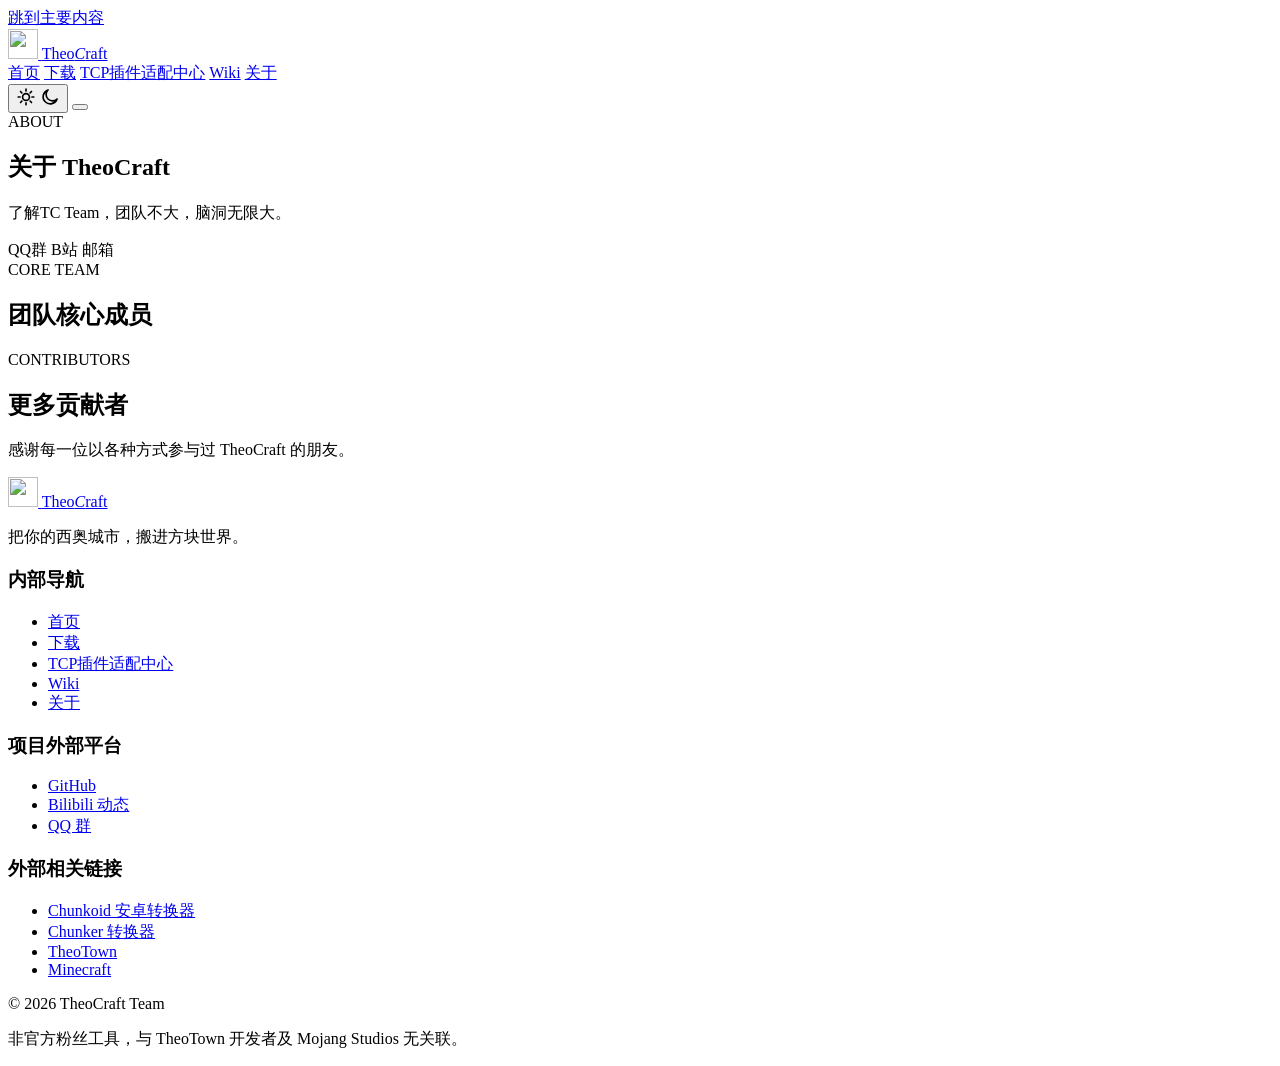
==== about/index.html @ 5db36d24 "Merge pull request #1 from DozenesStudio/main update v0.0.2-260111" ====
<!DOCTYPE html>
<html lang="zh-CN">

<head>
  <meta charset="UTF-8">
  <meta name="viewport" content="width=device-width, initial-scale=1">
  <meta name="color-scheme" content="light dark">
  <meta name="theme-color" content="#04211f">
  <title>关于 - TheoCraft</title>
  <meta name="description" content="关于 TheoCraft：一个由玩家组成的非官方小团队，用业余时间维护这个把 TheoTown 城市搬进 Minecraft 的转换工具。">

  <script>
    (function () {
      var root = document.documentElement;
      root.classList.add('js');
      var theme;
      try {
        theme = localStorage.getItem('theocraft-theme');
        if (theme !== 'light' && theme !== 'dark') {
          theme = window.matchMedia('(prefers-color-scheme: dark)').matches ? 'dark' : 'light';
        }
      } catch (e) { theme = 'light'; }
      root.setAttribute('data-theme', theme);
    })();
  </script>

  <link rel="icon"
    href="data:image/svg+xml,%3Csvg xmlns='http://www.w3.org/2000/svg' viewBox='0 0 32 32'%3E%3Cpath d='M18 3.1 29.2 8.7 18 14.3 6.8 8.7z' fill='%236cbb3c'/%3E%3Cpath d='M6.8 8.7 18 14.3v13.6L6.8 22.3z' fill='%2314a794'/%3E%3Cpath d='M29.2 8.7 18 14.3v13.6l11.2-5.6z' fill='%230b4741'/%3E%3C/svg%3E">

  <link rel="stylesheet" href="style.css">
</head>

<body>
  <a class="skip-link" href="#main">跳到主要内容</a>

  <!-- 导航栏（所有页面一致） -->
  <header class="nav" id="siteNav">
    <div class="nav__inner">
      <a class="logo" href="../index.html" aria-label="TheoCraft 首页">
        <img class="logo__mark" src="../assets/icon/Sicon.svg" alt="" width="30" height="30">
        <span class="logo__text">Theo<em>C</em>raft</span>
      </a>

      <nav class="nav__links" id="navLinks" aria-label="主导航">
        <a class="nav__link" href="../index.html">首页</a>
        <a class="nav__link" href="../download/index.html">下载</a>
        <a class="nav__link" href="../plugins/index.html">TCP插件适配中心</a>
        <a class="nav__link" href="../wiki/index.html">Wiki</a>
        <a class="nav__link is-active" href="index.html" aria-current="page">关于</a>
      </nav>

      <div class="nav__tools">
        <button class="theme-toggle" id="themeToggle" type="button" aria-label="切换到深色模式" title="切换白天 / 黑夜模式">
          <span class="theme-toggle__icons" aria-hidden="true">
            <svg class="theme-toggle__icon theme-toggle__icon--sun" viewBox="0 0 24 24" width="20" height="20"
              fill="none" stroke="currentColor" stroke-width="2" stroke-linecap="round">
              <circle cx="12" cy="12" r="4.1"></circle>
              <path d="M12 2.6v2.3M12 19.1v2.3M2.6 12h2.3M19.1 12h2.3M5.4 5.4 7 7M17 17l1.6 1.6M18.6 5.4 17 7M7 17l-1.6 1.6">
              </path>
            </svg>
            <svg class="theme-toggle__icon theme-toggle__icon--moon" viewBox="0 0 24 24" width="20" height="20"
              fill="none" stroke="currentColor" stroke-width="2" stroke-linecap="round" stroke-linejoin="round">
              <path d="M20.5 14.4A8.6 8.6 0 1 1 9.6 3.5a6.7 6.7 0 0 0 10.9 10.9Z"></path>
            </svg>
          </span>
        </button>
        <button class="hamburger" id="navToggle" type="button" aria-label="打开菜单" aria-expanded="false"
          aria-controls="navLinks">
          <span class="hamburger__bar"></span>
          <span class="hamburger__bar"></span>
          <span class="hamburger__bar"></span>
        </button>
      </div>
    </div>
  </header>

  <main id="main">

    <!-- 页头 -->
    <section class="page-hero">
      <div class="container">
        <span class="section__eyebrow page-hero__eyebrow">ABOUT</span>
        <h1 class="page-hero__title">关于 TheoCraft</h1>
        <p class="page-hero__desc">
          了解TC Team，团队不大，脑洞无限大。
        </p>
        <div class="page-hero__badges">
          <span class="badge badge--accent">QQ群</span>
          <span class="badge">B站</span>
          <span class="badge">邮箱</span>
        </div>
      </div>
    </section>

    <!-- 核心成员：悬停展开卡片 -->
    <section class="section">
      <div class="container">
        <div class="section__head reveal">
          <span class="section__eyebrow">CORE TEAM</span>
          <h2 class="section__title">团队核心成员</h2>
        </div>

        <!-- 卡片由 script.js 里的 TEAM 数组渲染 -->
        <div class="members" id="memberList"></div>
      </div>
    </section>

    <!-- 更多贡献者 -->
    <section class="section section--alt">
      <div class="container">
        <div class="section__head reveal">
          <span class="section__eyebrow">CONTRIBUTORS</span>
          <h2 class="section__title">更多贡献者</h2>
          <p class="section__desc">感谢每一位以各种方式参与过 TheoCraft 的朋友。</p>
        </div>

        <!-- 列表由 script.js 里的 CONTRIBUTORS 数组渲染，人数不限 -->
        <ul class="contribs" id="contribList"></ul>
      </div>
    </section>

  <!-- 页脚（三列） -->
  <footer class="footer">
    <div class="container">
      <div class="footer__top">
        <a class="logo logo--footer" href="../index.html" aria-label="TheoCraft 首页">
          <img class="logo__mark" src="../assets/icon/Sicon.svg" alt="" width="30" height="30">
          <span class="logo__text">Theo<em>C</em>raft</span>
        </a>
        <p class="footer__tagline">把你的西奥城市，搬进方块世界。</p>
      </div>

      <div class="footer__cols">
        <div class="footer__col">
          <h3 class="footer__col-title">内部导航</h3>
          <ul class="footer__list">
            <li><a href="../index.html">首页</a></li>
            <li><a href="../download/index.html">下载</a></li>
            <li><a href="../plugins/index.html">TCP插件适配中心</a></li>
            <li><a href="../wiki/index.html">Wiki</a></li>
            <li><a href="index.html">关于</a></li>
          </ul>
        </div>

        <div class="footer__col">
          <h3 class="footer__col-title">项目外部平台</h3>
          <ul class="footer__list">
            <li><a href="https://github.com/dozeneststudio/theocraft" target="_blank" rel="noopener">GitHub</a></li>
            <!-- 链接待补充 -->
            <li><a href="#" data-todo title="待补充">Bilibili 动态</a></li>
            <!-- 链接待补充 -->
            <li><a href="#" data-todo title="待补充">QQ 群</a></li>
          </ul>
        </div>

        <div class="footer__col">
          <h3 class="footer__col-title">外部相关链接</h3>
          <ul class="footer__list">
            <li><a href="https://www.chunkoid.top" target="_blank" rel="noopener">Chunkoid 安卓转换器</a></li>
            <li><a href="https://www.chunker.app" target="_blank" rel="noopener">Chunker 转换器</a></li>
            <li><a href="https://www.theotown.com/" target="_blank" rel="noopener">TheoTown</a></li>
            <li><a href="https://www.minecraft.net/" target="_blank" rel="noopener">Minecraft</a></li>
          </ul>
        </div>
      </div>

      <div class="footer__bottom">
        <p class="footer__copy">© <span id="footerYear">2026</span> TheoCraft Team</p>
        <p class="footer__legal">非官方粉丝工具，与 TheoTown 开发者及 Mojang Studios 无关联。</p>
      </div>
    </div>
  </footer>

  <script src="../assets/js/base.js" defer></script>
  <script src="script.js" defer></script>
</body>

</html>
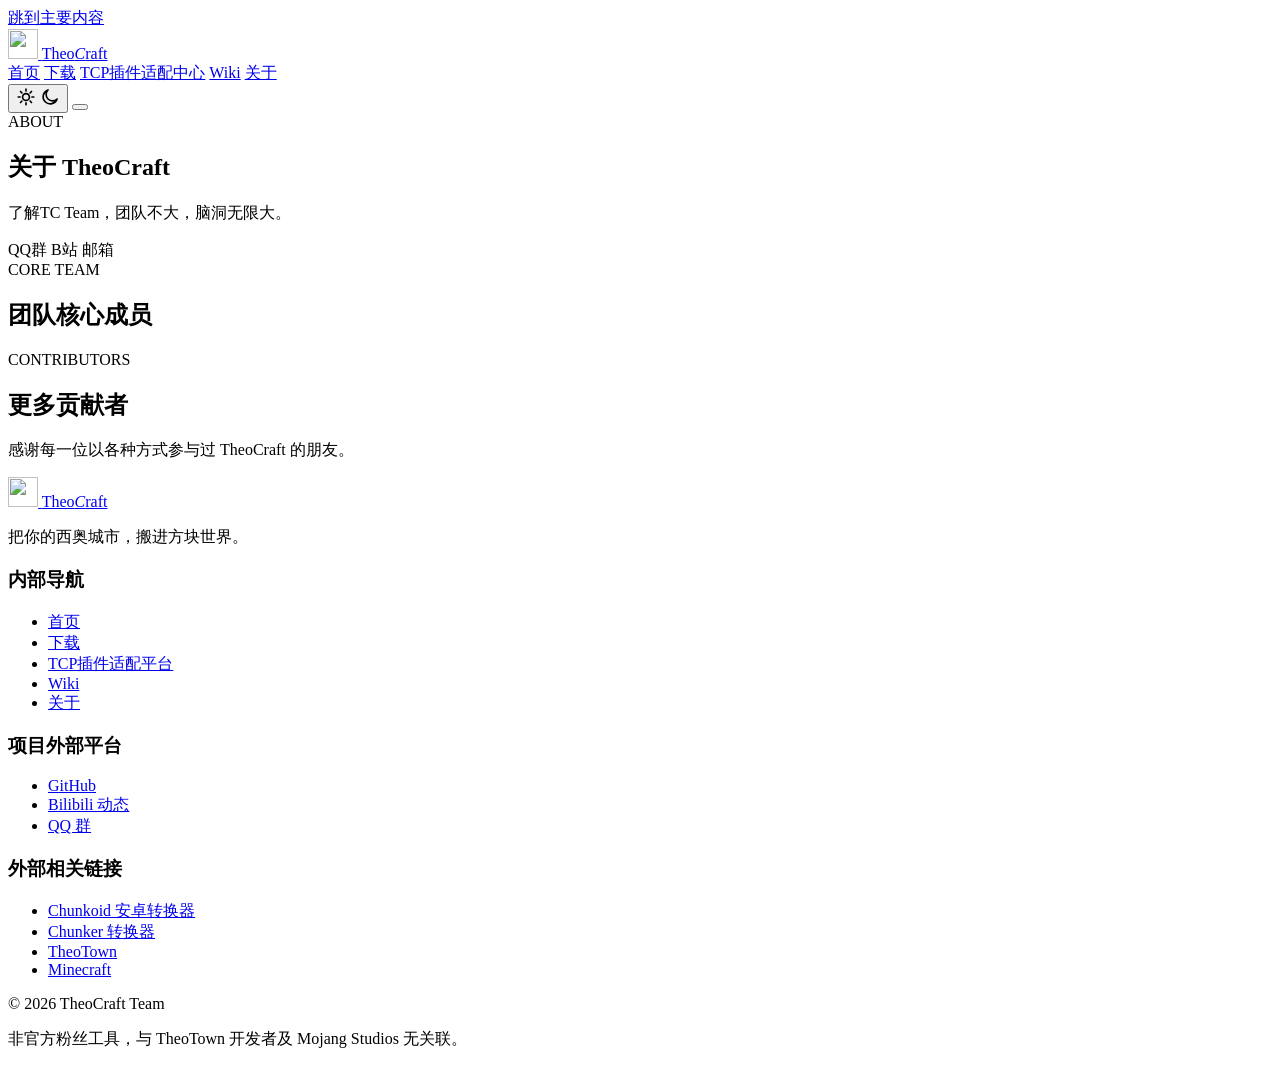
==== commit 171e5aaf: "Merge pull request #4 from DozenesStudio/main update" ====
--- a/about/index.html
+++ b/about/index.html
@@ -136,7 +136,7 @@
           <ul class="footer__list">
             <li><a href="../index.html">首页</a></li>
             <li><a href="../download/index.html">下载</a></li>
-            <li><a href="../plugins/index.html">TCP插件适配中心</a></li>
+            <li><a href="../plugins/index.html">TCP插件适配平台</a></li>
             <li><a href="../wiki/index.html">Wiki</a></li>
             <li><a href="index.html">关于</a></li>
           </ul>
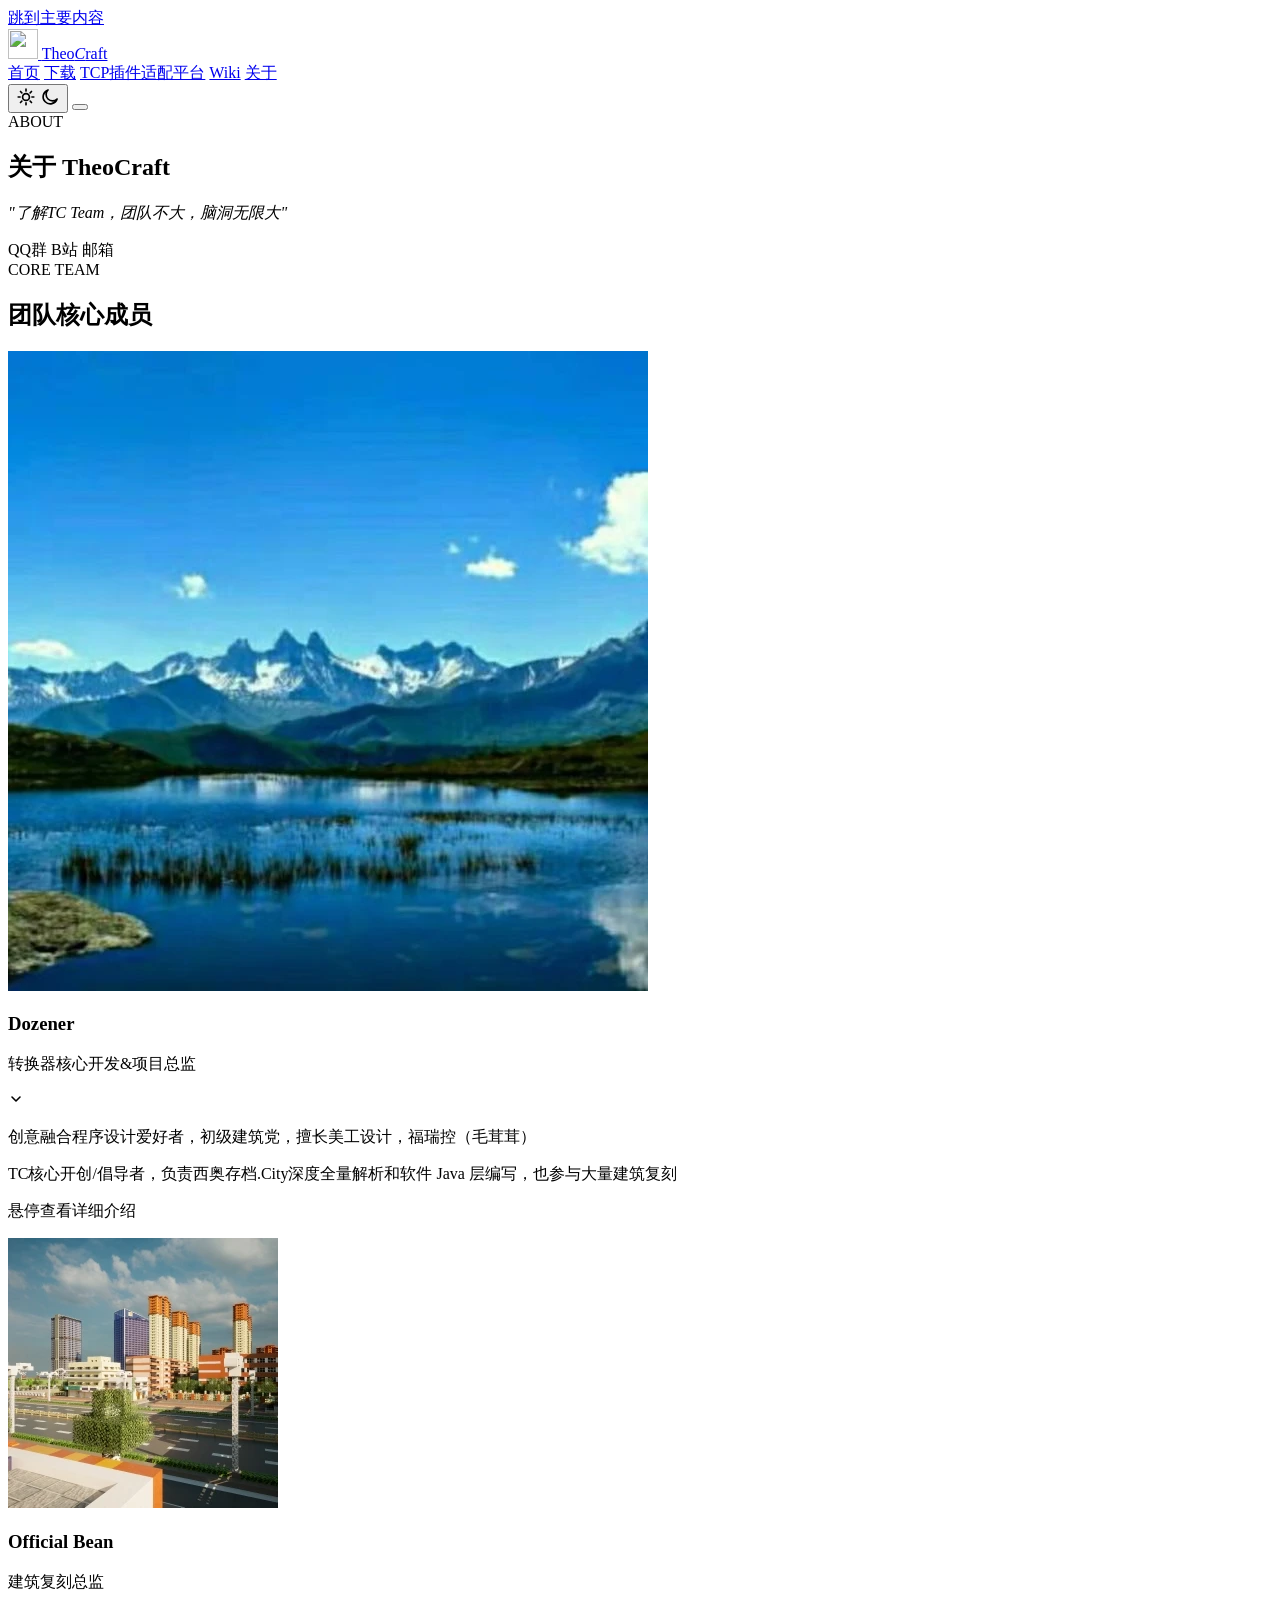
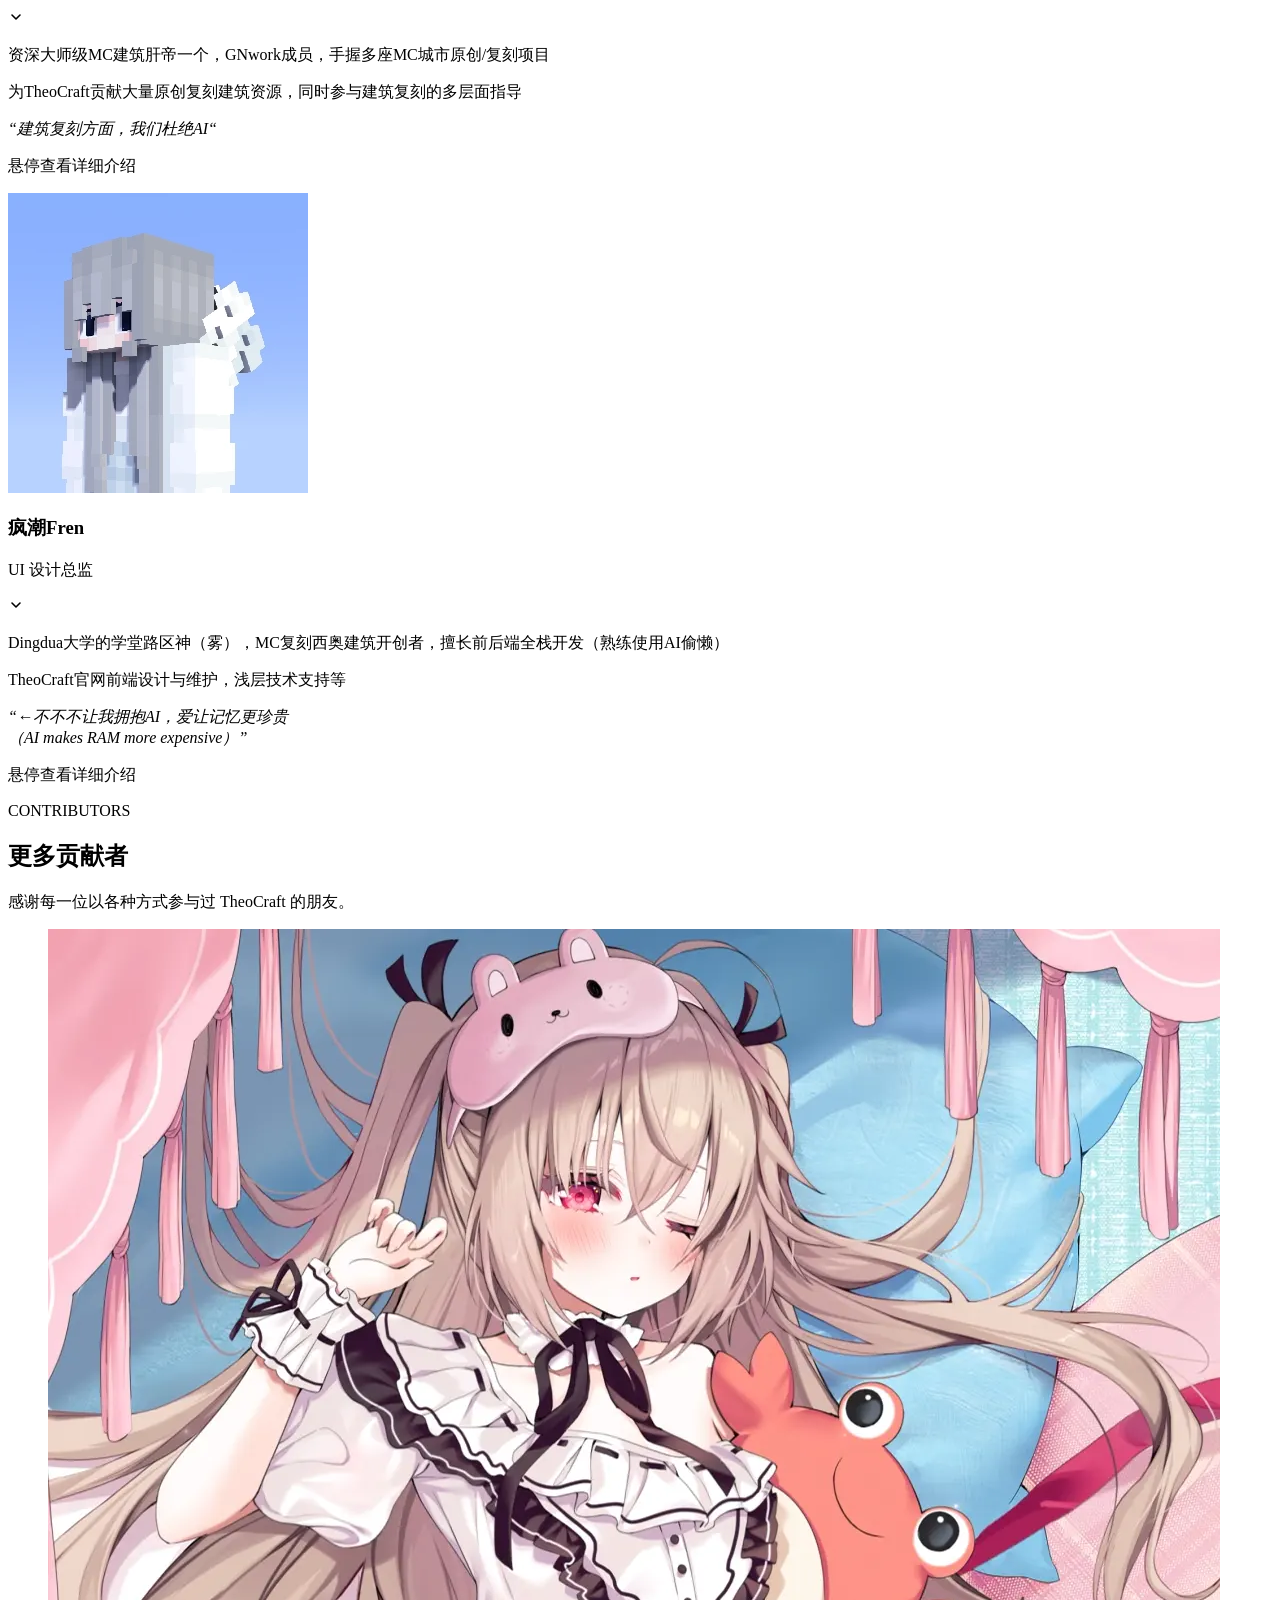
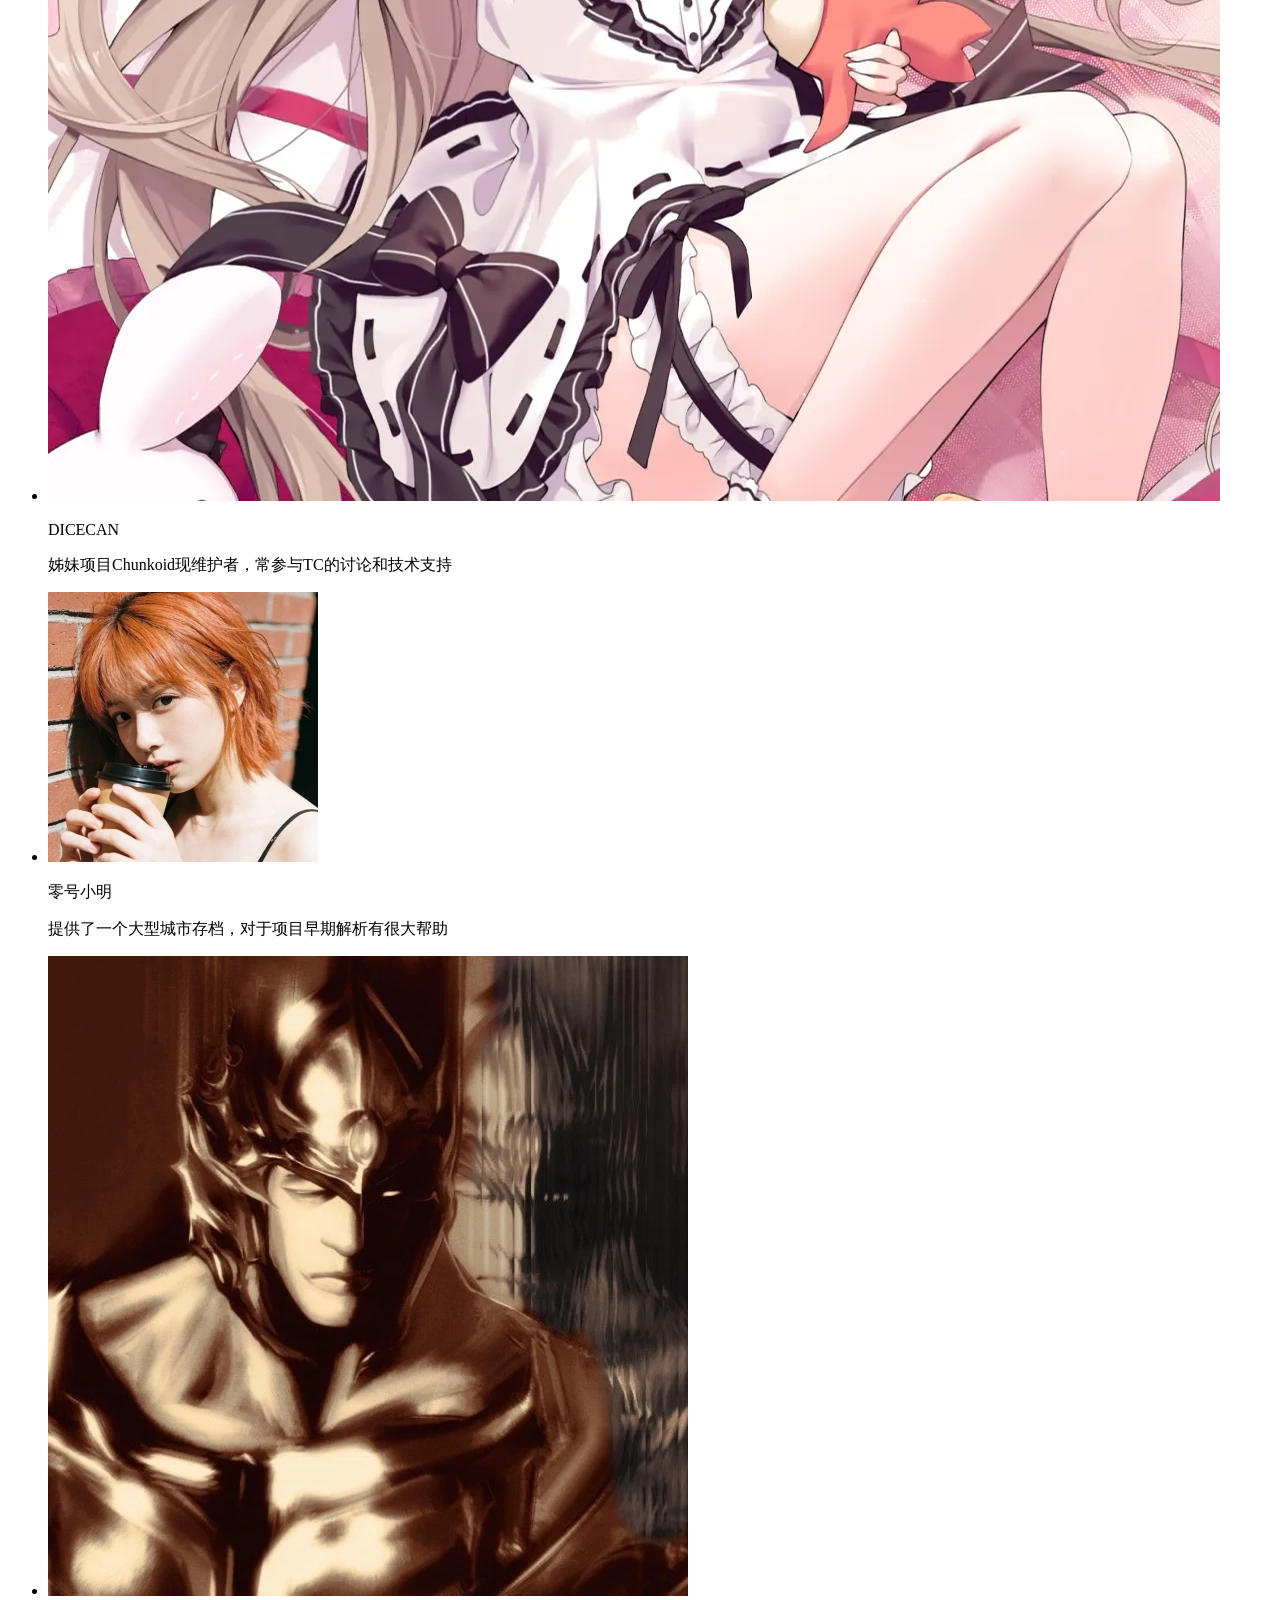
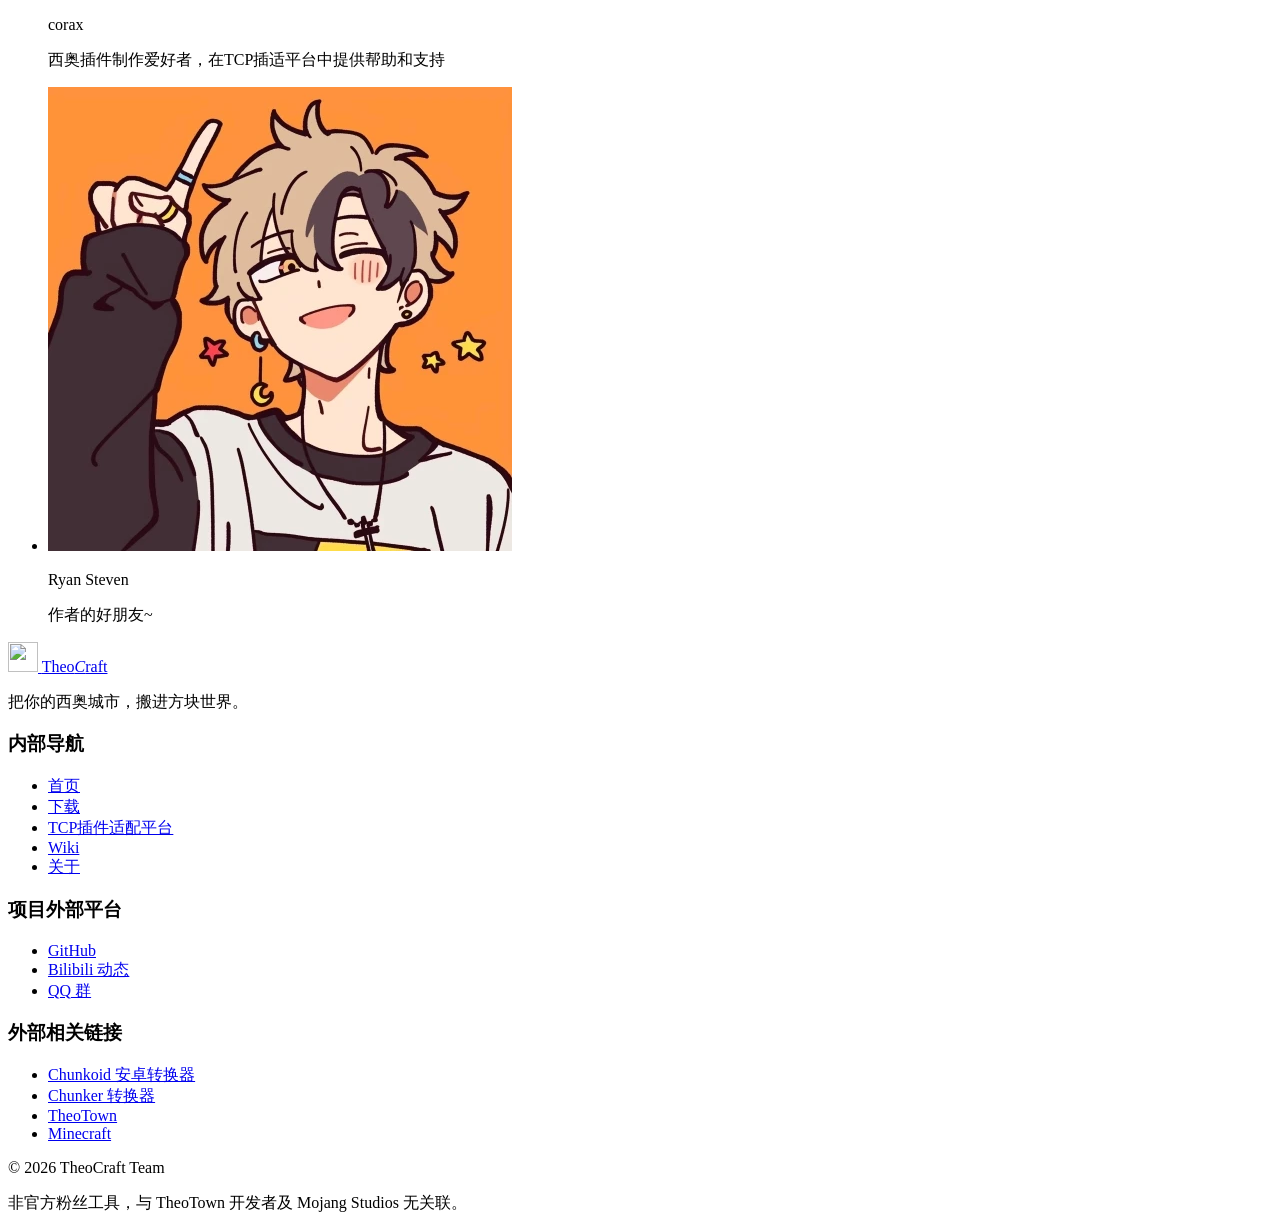
==== commit 59baa7eb: "Merge pull request #5 from DozenesStudio/main update" ====
--- a/about/index.html
+++ b/about/index.html
@@ -44,7 +44,7 @@
       <nav class="nav__links" id="navLinks" aria-label="主导航">
         <a class="nav__link" href="../index.html">首页</a>
         <a class="nav__link" href="../download/index.html">下载</a>
-        <a class="nav__link" href="../plugins/index.html">TCP插件适配中心</a>
+        <a class="nav__link" href="../plugins/index.html">TCP插件适配平台</a>
         <a class="nav__link" href="../wiki/index.html">Wiki</a>
         <a class="nav__link is-active" href="index.html" aria-current="page">关于</a>
       </nav>
@@ -82,7 +82,7 @@
         <span class="section__eyebrow page-hero__eyebrow">ABOUT</span>
         <h1 class="page-hero__title">关于 TheoCraft</h1>
         <p class="page-hero__desc">
-          了解TC Team，团队不大，脑洞无限大。
+          <em>"了解TC Team，团队不大，脑洞无限大"</em>
         </p>
         <div class="page-hero__badges">
           <span class="badge badge--accent">QQ群</span>
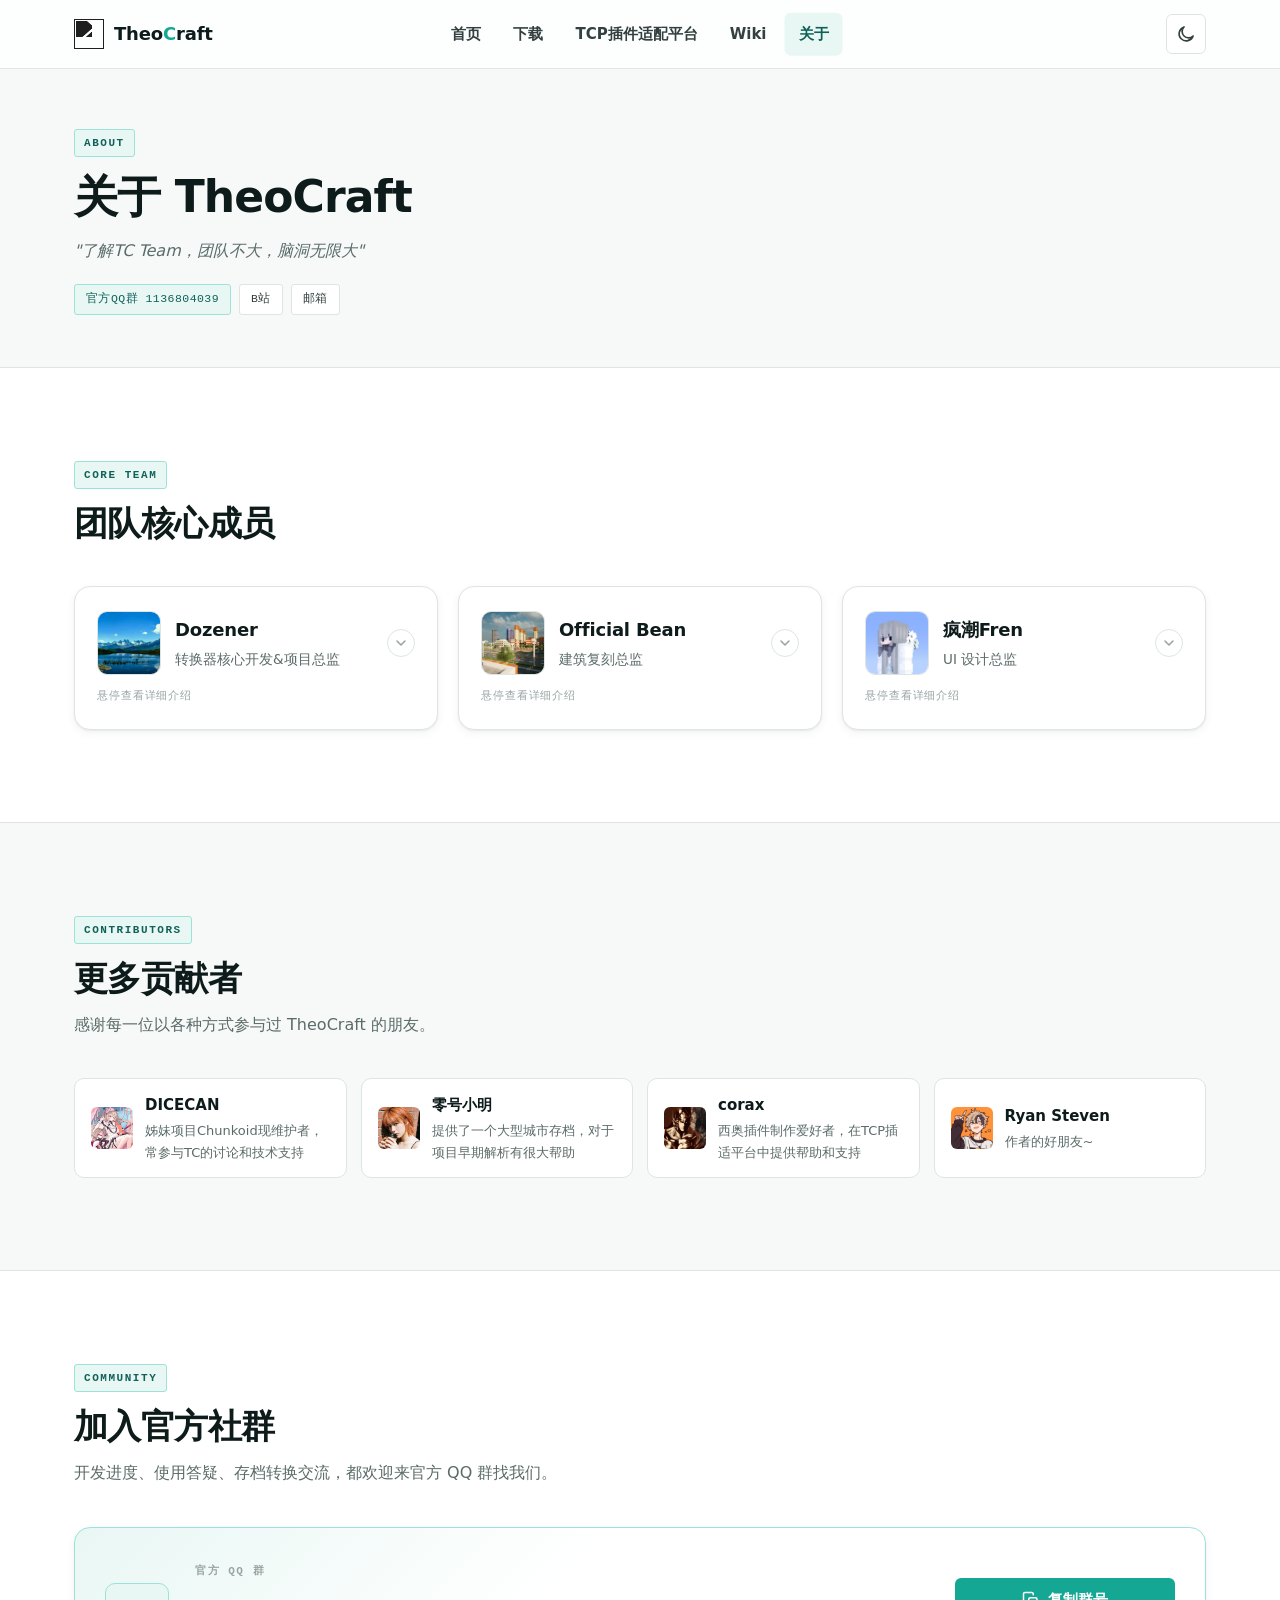
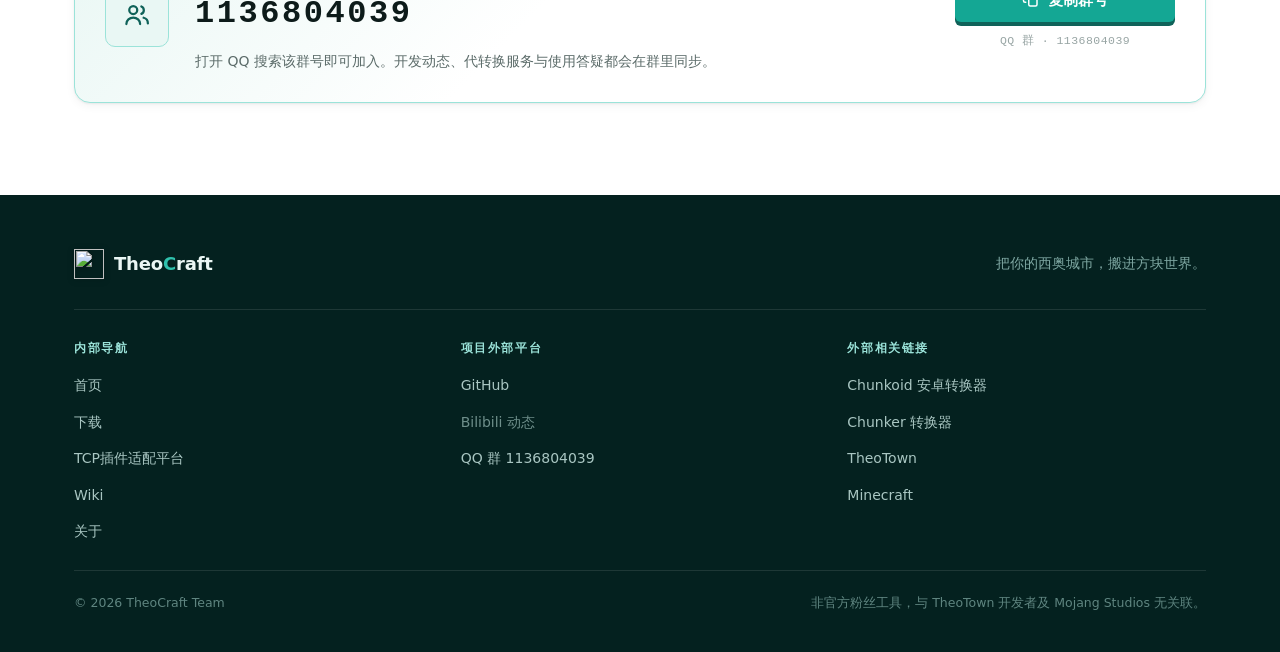
==== commit 446a552f: "更新页面以添加官方 QQ 群信息和一键复制功能" ====
--- a/about/index.html
+++ b/about/index.html
@@ -85,7 +85,7 @@
           <em>"了解TC Team，团队不大，脑洞无限大"</em>
         </p>
         <div class="page-hero__badges">
-          <span class="badge badge--accent">QQ群</span>
+          <a class="badge badge--accent" href="#community">官方QQ群 1136804039</a>
           <span class="badge">B站</span>
           <span class="badge">邮箱</span>
         </div>
@@ -118,6 +118,51 @@
         <ul class="contribs" id="contribList"></ul>
       </div>
     </section>
+
+    <!-- 官方社群 -->
+    <section class="section" id="community">
+      <div class="container">
+        <div class="section__head reveal">
+          <span class="section__eyebrow">COMMUNITY</span>
+          <h2 class="section__title">加入官方社群</h2>
+          <p class="section__desc">开发进度、使用答疑、存档转换交流，都欢迎来官方 QQ 群找我们。</p>
+        </div>
+
+        <div class="community reveal">
+          <span class="community__icon" aria-hidden="true">
+            <svg viewBox="0 0 24 24" width="30" height="30" fill="none" stroke="currentColor"
+              stroke-width="1.8" stroke-linecap="round" stroke-linejoin="round">
+              <circle cx="9" cy="8" r="3.2"></circle>
+              <path d="M3.5 19.2c0-3 2.5-5.2 5.5-5.2s5.5 2.2 5.5 5.2"></path>
+              <path d="M15.5 5.2a3.2 3.2 0 0 1 0 5.9"></path>
+              <path d="M17.3 14.2c2 .5 3.4 2.3 3.4 4.5"></path>
+            </svg>
+          </span>
+
+          <div class="community__body">
+            <span class="community__label">官方 QQ 群</span>
+            <p class="community__number">1136804039</p>
+            <p class="community__desc">
+              打开 QQ 搜索该群号即可加入。开发动态、代转换服务与使用答疑都会在群里同步。
+            </p>
+          </div>
+
+          <div class="community__actions">
+            <button class="btn btn--primary btn--block" type="button"
+              data-copy="1136804039" data-copy-done="已复制群号 ✓">
+              <svg viewBox="0 0 24 24" width="18" height="18" fill="none" stroke="currentColor"
+                stroke-width="2" stroke-linecap="round" stroke-linejoin="round">
+                <rect x="9" y="9" width="11" height="11" rx="2"></rect>
+                <path d="M5 15H4a2 2 0 0 1-2-2V4a2 2 0 0 1 2-2h9a2 2 0 0 1 2 2v1"></path>
+              </svg>
+              <span class="js-copy-text">复制群号</span>
+            </button>
+            <p class="community__hint">QQ 群 · 1136804039</p>
+          </div>
+        </div>
+      </div>
+    </section>
+  </main>
 
   <!-- 页脚（三列） -->
   <footer class="footer">
@@ -148,8 +193,7 @@
             <li><a href="https://github.com/dozeneststudio/theocraft" target="_blank" rel="noopener">GitHub</a></li>
             <!-- 链接待补充 -->
             <li><a href="#" data-todo title="待补充">Bilibili 动态</a></li>
-            <!-- 链接待补充 -->
-            <li><a href="#" data-todo title="待补充">QQ 群</a></li>
+            <li><a href="#community">QQ 群 1136804039</a></li>
           </ul>
         </div>
 
--- a/about/style.css
+++ b/about/style.css
@@ -0,0 +1,207 @@
+/* ==========================================================================
+   TheoCraft — 关于页专属样式
+   --------------------------------------------------------------------------
+   · 核心成员：鼠标悬停 / 键盘聚焦时展开详细介绍的卡片
+   · 更多贡献者：头像 + ID + 简略介绍 的紧凑列表
+   · 官方社群：官方 QQ 群号与一键复制
+   通用部分（令牌、导航、页脚、页头、按钮）都在 assets/css/base.css。
+   ========================================================================== */
+@import url("../assets/css/base.css");
+
+/* --------------------------------------------------------------------------
+   1. 核心成员：悬停展开卡片
+   -------------------------------------------------------------------------- */
+.members {
+  display: grid;
+  grid-template-columns: repeat(3, minmax(0, 1fr));
+  gap: var(--gap);
+  align-items: start;
+}
+
+.member {
+  position: relative;
+  padding: 24px 22px;
+  background: var(--surface);
+  border: 1px solid var(--line);
+  border-radius: var(--r-lg);
+  box-shadow: var(--sh-sm);
+  cursor: pointer;
+  transition: transform .3s var(--ease), box-shadow .3s var(--ease),
+              border-color .3s var(--ease);
+}
+.member:hover,
+.member:focus-within {
+  transform: translateY(-3px);
+  border-color: var(--accent-soft-brd);
+  box-shadow: var(--sh-md);
+}
+
+/* --- 卡片头部：头像 + 姓名 / 职务 --- */
+.member__head { display: flex; align-items: center; gap: 14px; }
+
+.member__avatar {
+  flex: 0 0 auto;
+  width: 64px; height: 64px;
+  border-radius: var(--r-md);
+  overflow: hidden;
+  background: var(--teal-500); color: #fff;
+  display: grid; place-items: center;
+  font-size: 24px; font-weight: 800;
+  border: 1px solid var(--line);
+}
+.member__avatar img { width: 100%; height: 100%; object-fit: cover; }
+
+.member__name { font-size: 18px; font-weight: 800; letter-spacing: -.01em; }
+.member__role { margin-top: 4px; font-size: 13.5px; color: var(--muted); }
+
+/* 展开箭头：悬停时旋转，暗示「可展开」 */
+.member__caret {
+  margin-left: auto;
+  flex: 0 0 auto;
+  display: grid; place-items: center;
+  width: 28px; height: 28px;
+  border: 1px solid var(--line);
+  border-radius: 50%;
+  color: var(--faint);
+  transition: transform .35s var(--ease), color .2s ease, border-color .2s ease;
+}
+.member:hover .member__caret,
+.member:focus-within .member__caret {
+  transform: rotate(180deg);
+  color: var(--accent-text);
+  border-color: var(--accent-soft-brd);
+}
+
+/* --- 展开区：grid-template-rows 0fr→1fr 做高度动画 --- */
+.member__detail {
+  display: grid;
+  grid-template-rows: 0fr;
+  opacity: 0;
+  transition: grid-template-rows .42s var(--ease), opacity .3s ease,
+              margin-top .42s var(--ease);
+}
+.member__detail > div { overflow: hidden; }
+.member:hover .member__detail,
+.member:focus-within .member__detail {
+  grid-template-rows: 1fr;
+  opacity: 1;
+  margin-top: 18px;
+}
+
+.member__detail p {
+  padding-top: 16px;
+  border-top: 1px solid var(--line);
+  font-size: 14px; line-height: 1.8; color: var(--ink-2);
+}
+.member__detail p + p { margin-top: 10px; padding-top: 0; border-top: 0; }
+
+/* --- 只读提示：默认显示，展开后收起 --- */
+.member__hint {
+  margin-top: 12px;
+  font-family: var(--font-mono);
+  font-size: 11px; letter-spacing: .08em; text-transform: uppercase;
+  color: var(--faint);
+  transition: opacity .25s ease;
+}
+.member:hover .member__hint,
+.member:focus-within .member__hint { opacity: 0; }
+
+/* --------------------------------------------------------------------------
+   2. 更多贡献者
+   -------------------------------------------------------------------------- */
+.contribs {
+  display: grid;
+  grid-template-columns: repeat(auto-fill, minmax(260px, 1fr));
+  gap: 14px;
+}
+.contrib {
+  display: flex; align-items: center; gap: 12px;
+  padding: 14px 16px;
+  background: var(--surface);
+  border: 1px solid var(--line);
+  border-radius: var(--r-md);
+  transition: border-color .2s ease, transform .2s ease;
+}
+.contrib:hover { border-color: var(--line-strong); transform: translateY(-2px); }
+
+.contrib__avatar {
+  flex: 0 0 auto;
+  width: 42px; height: 42px;
+  border-radius: var(--r-sm);
+  overflow: hidden;
+  display: grid; place-items: center;
+  background: var(--teal-500); color: #fff;
+  font-size: 16px; font-weight: 800;
+}
+.contrib__avatar img { width: 100%; height: 100%; object-fit: cover; }
+
+.contrib__id { font-size: 15px; font-weight: 700; }
+.contrib__desc { margin-top: 2px; font-size: 13px; color: var(--muted); }
+
+/* --------------------------------------------------------------------------
+   3. 官方社群（QQ 群）
+   -------------------------------------------------------------------------- */
+.community {
+  display: grid;
+  grid-template-columns: auto minmax(0, 1fr) 220px;
+  align-items: center;
+  gap: 26px;
+  padding: 28px 30px;
+  background: var(--surface);
+  border: 1px solid var(--accent-soft-brd);
+  border-radius: var(--r-lg);
+  box-shadow: var(--sh-sm);
+  background-image: linear-gradient(135deg, var(--accent-soft-bg) 0, transparent 42%);
+  overflow: hidden;
+}
+.community__icon {
+  flex: 0 0 auto;
+  display: grid; place-items: center;
+  width: 64px; height: 64px;
+  border-radius: var(--r-md);
+  background: var(--accent-soft-bg);
+  border: 1px solid var(--accent-soft-brd);
+  color: var(--accent-soft-fg);
+}
+.community__label {
+  font-family: var(--font-mono);
+  font-size: 11px; font-weight: 700; letter-spacing: .14em; text-transform: uppercase;
+  color: var(--faint);
+}
+.community__number {
+  margin-top: 6px;
+  font-family: var(--font-mono);
+  font-size: clamp(24px, 3.2vw, 32px);
+  font-weight: 800;
+  letter-spacing: .08em;
+  color: var(--ink);
+  user-select: all;
+}
+.community__desc { margin-top: 8px; max-width: 62ch; font-size: 14px; line-height: 1.75; color: var(--muted); }
+.community__actions { display: grid; gap: 10px; }
+.community__hint {
+  text-align: center;
+  font-family: var(--font-mono);
+  font-size: 11.5px; letter-spacing: .04em;
+  color: var(--faint);
+}
+
+/* --------------------------------------------------------------------------
+   4. 响应式
+   -------------------------------------------------------------------------- */
+@media (max-width: 860px) {
+  .community { grid-template-columns: 64px minmax(0, 1fr); align-items: start; gap: 16px 16px; }
+  .community__actions { grid-column: 1 / -1; max-width: none; }
+}
+@media (max-width: 1024px) {
+  .members { grid-template-columns: repeat(2, minmax(0, 1fr)); }
+}
+@media (max-width: 620px) {
+  .members { grid-template-columns: 1fr; }
+  .contribs { grid-template-columns: 1fr; }
+}
+
+/* 尊重「减少动态效果」：不展开动画，直接显示 */
+@media (prefers-reduced-motion: reduce) {
+  .member__detail { transition: none; }
+}
